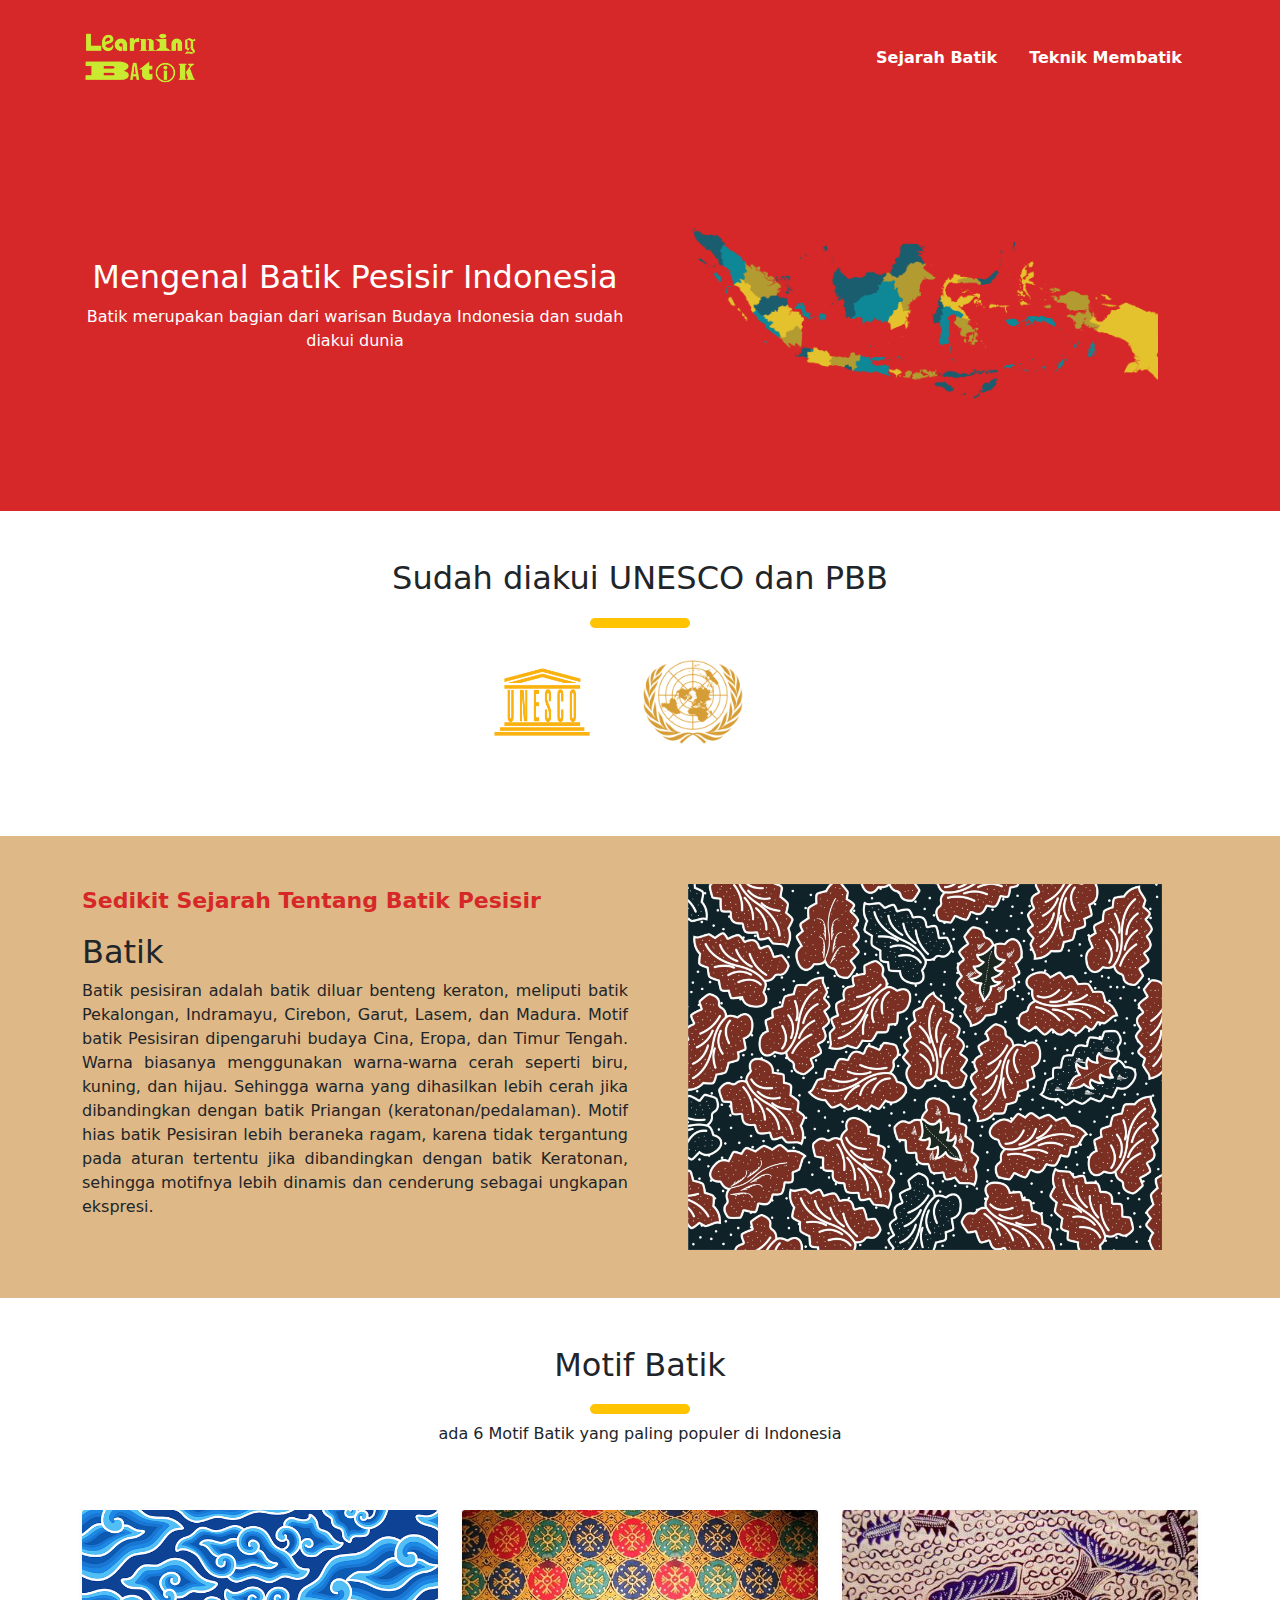
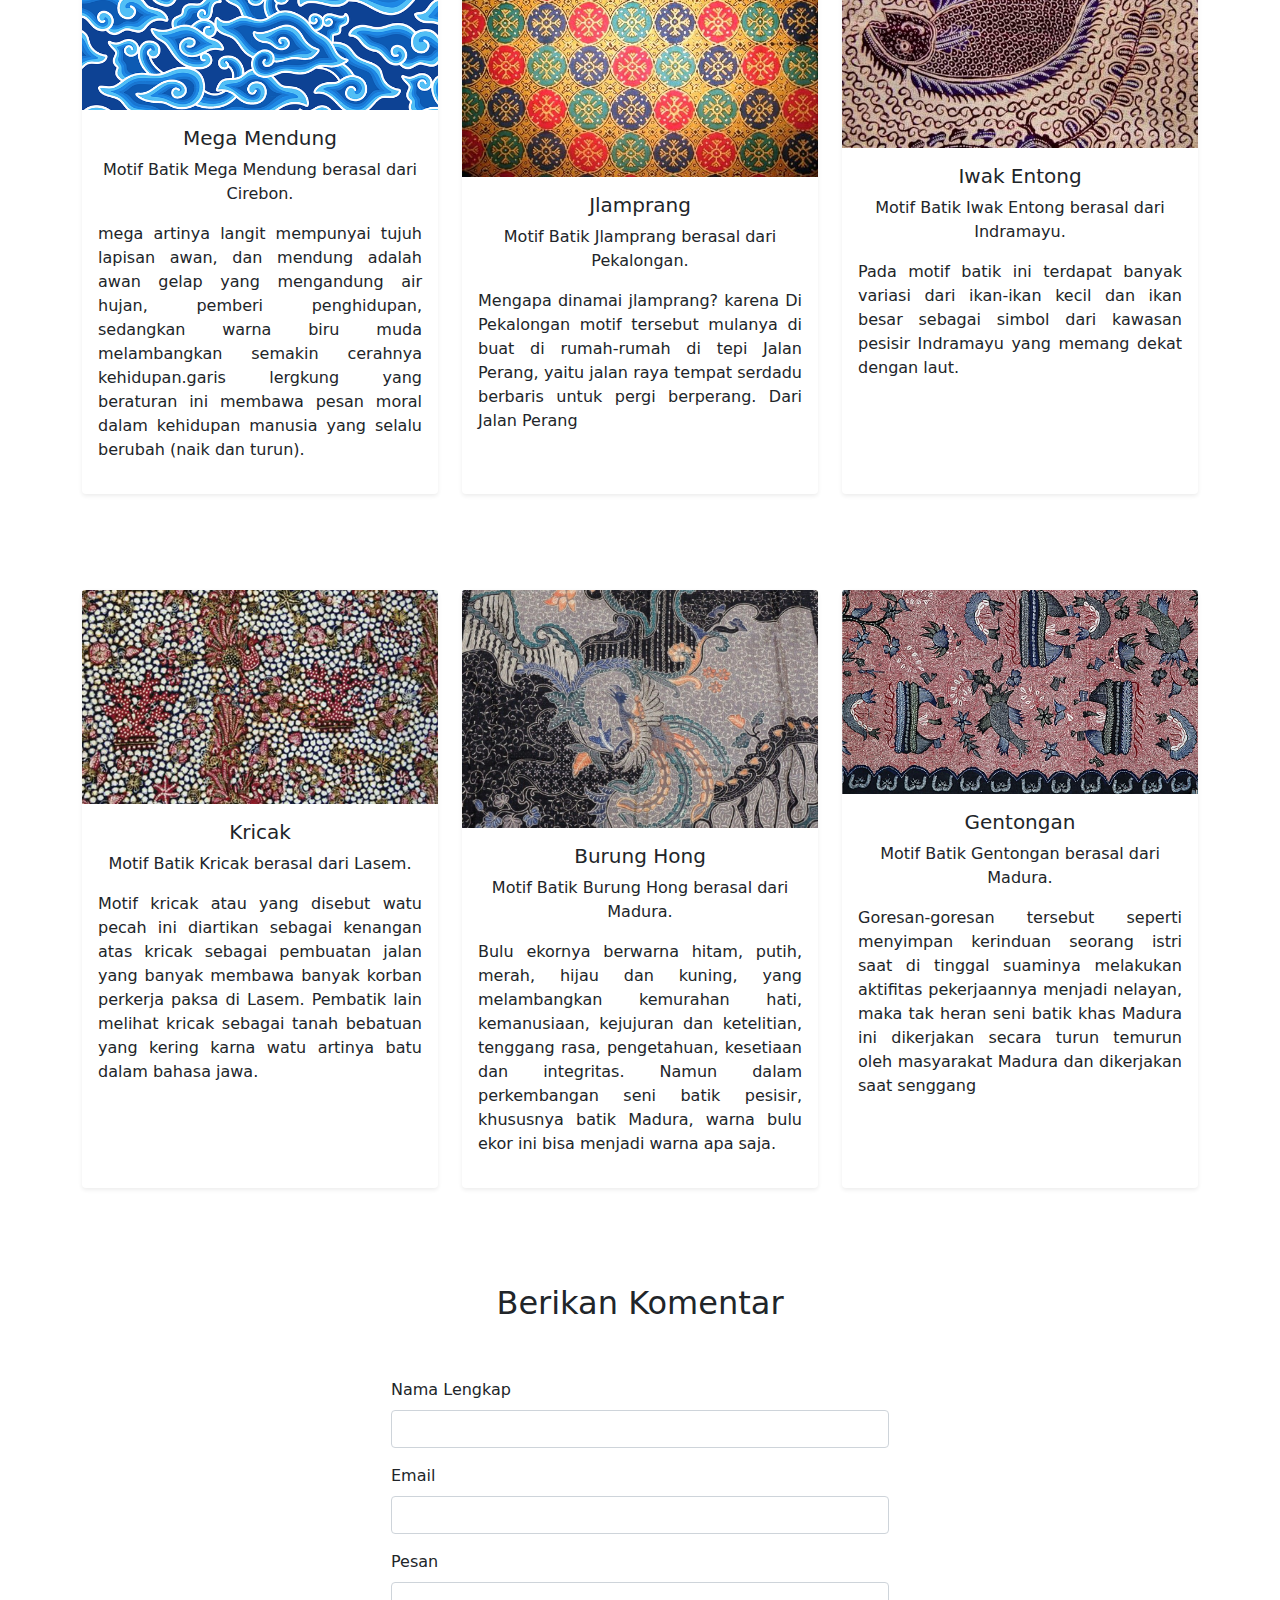
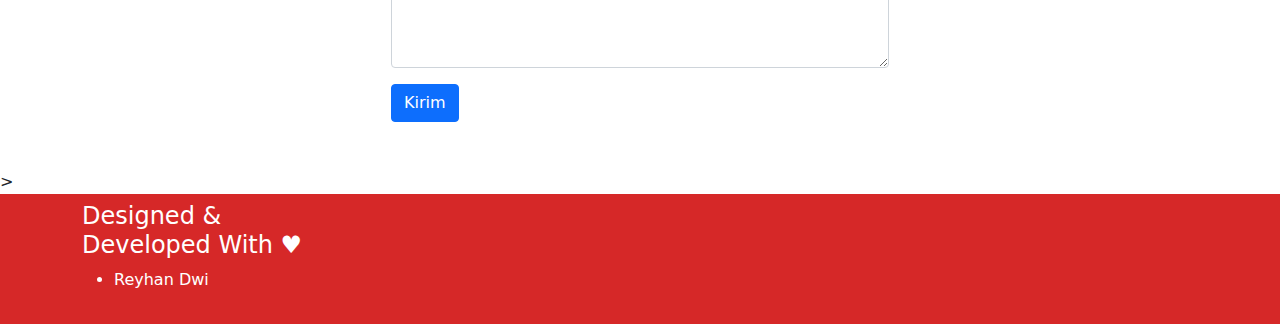
==== index.html @ f9f59e97 "first commit" ====
<!DOCTYPE html>
<html lang="en">
<head>
    <meta charset="UTF-8">
    <meta http-equiv="X-UA-Compatible" content="IE=edge">
    <meta name="viewport" content="width=device-width, initial-scale=1.0">
    <title>Website Batik</title>
    <link rel="stylesheet" href="assets/css/bootstrap.min.css"/>
    <link rel="stylesheet" href="assets/css/main.css">
</head>
<body>  
    <header class="navbar sticky-top navbar-expand-lg navbar-dark main-nav">
        <div class="container">
          <a class="navbar-brand" href="index.html"><img src="assets/img/Daco_2269106.png" class="main-logo"></a>
          <button class="navbar-toggler" type="button" data-bs-toggle="collapse" data-bs-target="#navbarNavAltMarkup" aria-controls="navbarNavAltMarkup" aria-expanded="false" aria-label="Toggle navigation">
            <span class="navbar-toggler-icon"></span>
          </button>
          <div class="collapse navbar-collapse" id="navbarNavAltMarkup">
            <div class="navbar-nav ms-auto py-3">
             
              <a class="nav-link px-3" href="sejarahbatik.html">Sejarah Batik</a>
              <a class="nav-link px-3" href="teknikmembatik.html">Teknik Membatik</a>
            </div>
          </div>
        </div>
      </header> 
      <section class="main-merah">
        <div class="container py-5">
        <div class="row">
          <div class="col-lg-6 text-center align-self-center">
            <div class="">
              <h2>Mengenal Batik Pesisir Indonesia</h2>
              <p>Batik merupakan bagian dari warisan Budaya Indonesia dan sudah diakui dunia</p>

            </div>
          </div>
          <div class="col-lg-6">
           <div class="px-4 py-5">
             <img src="assets/img/pngfind.com-world-map-vector-png-1597053.png" class="px-3 py-3 w-100" />
           </div>
          </div>
        </div>
      </div>
      </section>
      <section id="main-sudah">
        <div class="container py-5">
          <h2 class="text-center main-judul">Sudah diakui UNESCO dan PBB
          </h2>
          <div class="text-center py-3">
            <a href=""><img src="assets/img/kisspng-logo-organization-brand-font-clip-art-bali-world-mun-5c0bce387ed9b0.5527574115442775605196.png"/></a>
            <a href=""><img src="assets/img/pngegg.png"/></a>
          </div>
        </div>
      </section>
      <section id="UNESCO" class="main-unes">
        <div class="container py-5">
          <div class="row">
            <div class="col-lg-6 px-6">
              <p class="main-atas-judul">Sedikit Sejarah Tentang Batik Pesisir</p>
              <h2>Batik</h2>
              <p align="justify">Batik pesisiran adalah batik diluar benteng keraton, meliputi batik
                Pekalongan, Indramayu, Cirebon, Garut, Lasem, dan Madura. Motif batik Pesisiran dipengaruhi budaya Cina, Eropa, dan Timur Tengah. Warna biasanya menggunakan warna-warna cerah seperti biru, kuning, dan hijau. Sehingga warna yang dihasilkan lebih cerah jika dibandingkan dengan batik Priangan (keratonan/pedalaman). Motif hias batik Pesisiran lebih beraneka ragam, karena tidak tergantung pada aturan tertentu jika dibandingkan dengan batik Keratonan, sehingga motifnya lebih dinamis dan cenderung sebagai ungkapan ekspresi.</p>
            </div>
            <div class="col-lg-6 px-5">
              <img src="assets/img/batik-simbut-banten.jpg" class="w-100" />
            </div>
          </div>
        </div>
    
      </section>
      <section id="motif batik" class="main-motif">
        <div class="container text-center py-5">
          <h2 class="main-judul">Motif Batik</h2>
          <p>ada 6 Motif Batik yang paling populer di Indonesia</p>
          <div class="row row-cols-1 row-cols-md-3 g-4 py-5">
            <div class="col">
              <div class="card border-0 shadow-sm h-100">
                <img src="assets/img/motif-batik-megamendung.png" class="card-img-top" alt="thumbnail motif">
                <div class="card-body">
                  <h5 class="card-title">Mega Mendung</h5>
                  <p class="card-text">Motif Batik Mega Mendung berasal dari Cirebon.</p>
                  <p align="justify">mega artinya langit mempunyai tujuh lapisan awan, dan mendung adalah awan gelap yang mengandung air hujan, pemberi penghidupan, sedangkan warna biru muda melambangkan semakin cerahnya kehidupan.garis lergkung yang beraturan ini membawa pesan moral dalam kehidupan manusia yang selalu berubah (naik dan turun).</p>
                </div>
          
              </div>
            </div>
            <div class="col">
              <div class="card border-0 shadow-sm h-100">
                <img src="assets/img/batik jlamprang.jpg" class="card-img-top" alt="thumbnail motif">
                <div class="card-body">
                  <h5 class="card-title">Jlamprang</h5>
                  <p class="card-text">Motif Batik Jlamprang berasal dari Pekalongan.</p>
                  <p align="justify"> Mengapa dinamai jlamprang? karena Di Pekalongan motif tersebut mulanya di buat di rumah-rumah di tepi Jalan Perang, yaitu jalan raya tempat serdadu berbaris untuk pergi berperang. Dari Jalan Perang</p>
                </div>
                
              </div>
            </div>
            <div class="col">
              <div class="card border-0 shadow-sm h-100">
                <img src="assets/img/motif-batik-sogan.jpg" class="card-img-top" alt="tumbhnail motif">
                <div class="card-body">
                  <h5 class="card-title">Iwak Entong</h5>
                  <p class="card-text">Motif Batik Iwak Entong berasal dari Indramayu.</p>
                  <P align="justify"> Pada motif batik ini terdapat banyak variasi dari ikan-ikan kecil dan ikan besar sebagai simbol dari kawasan pesisir Indramayu yang memang dekat dengan laut.</P>
                </div>
               
              </div>
            </div>
          </div>
          <div class="row row-cols-1 row-cols-md-3 g-4 py-5">
            <div class="col">
              <div class="card border-0 shadow-sm h-100">
                <img src="assets/img/batik-lasem-motif-watu-pecah.jpg" class="card-img-top" alt="thumbnail motif">
                <div class="card-body">
                  <h5 class="card-title">Kricak</h5>
                  <p class="card-text">Motif Batik Kricak berasal dari Lasem.</p>
                  <p align="justify">Motif kricak atau yang disebut watu pecah ini diartikan sebagai kenangan atas kricak sebagai pembuatan jalan yang banyak membawa banyak korban perkerja paksa di Lasem. Pembatik lain melihat kricak sebagai tanah bebatuan yang kering karna watu artinya batu dalam bahasa jawa.</p>
                </div>
          
              </div>
            </div>
            <div class="col">
              <div class="card border-0 shadow-sm h-100">
                <img src="assets/img/batik-lasem-motif-burung-hong.jpg" class="card-img-top" alt="thumbnail motif">
                <div class="card-body">
                  <h5 class="card-title">Burung Hong</h5>
                  <p class="card-text">Motif Batik Burung Hong berasal dari Madura.</p>
                  <p align="justify">Bulu ekornya berwarna hitam, putih,
                    merah, hijau dan kuning, yang
                    melambangkan kemurahan hati,
                    kemanusiaan, kejujuran dan ketelitian,
                    tenggang rasa, pengetahuan, kesetiaan dan
                    integritas. Namun dalam perkembangan
                    seni batik pesisir, khususnya batik Madura,
                    warna bulu ekor ini bisa menjadi warna apa
                    saja.</p>
                </div>
                
              </div>
            </div>
            <div class="col">
              <div class="card border-0 shadow-sm h-100">
                <img src="assets/img/batik-madura-motif-gentongan.jpeg" class="card-img-top" alt="tumbhnail motif">
                <div class="card-body">
                  <h5 class="card-title">Gentongan</h5>
                  <p class="card-text">Motif Batik Gentongan berasal dari Madura.</p>
                  <p align="justify">Goresan-goresan tersebut seperti
                    menyimpan kerinduan seorang istri saat di
                    tinggal suaminya melakukan aktifitas
                    pekerjaannya menjadi nelayan, maka tak
                    heran seni batik khas Madura ini dikerjakan
                    secara turun temurun oleh masyarakat
                    Madura dan dikerjakan saat senggang </p>
                </div>
               
              </div>
            </div>
          </div>               
        </div>
      </section>
      <section id="contact">
        <div class="container">
          <div class="row text-center">
            <div class="col">
              <h2>Berikan Komentar</h2>
            </div>
          </div>
          <div class="row justify-content-center">
            <div class="col-md-6">
              <div class="container py-5">
                <div class="alert alert-danger alert-dismissible fade show d-none my-alert" role="alert">
                  <strong>Terimakasih!</strong> Pesan anda sudah terkirim.
                  <button type="button" class="btn-close" data-bs-dismiss="alert" aria-label="Close"></button>
                </div>
              <form name='komentar-pengunjung'>
                <div class="mb-3">
                  <label for="name" class="form-label">Nama Lengkap</label>
                  <input type="text" class="form-control" id="name" aria-describedby="name" name="nama">
                </div>
                <div class="mb-3">
                  <label for="email" class="form-label">Email</label>
                  <input type="email" class="form-control" id="email" aria-describedby="email" name="email">
                </div>
                <div class="mb-3">
                  <label for="pesan" class="form-label">Pesan</label>
                  <textarea class="form-control" id="pesan" rows="3" name="pesan"></textarea>
                </div>
             
                
                <button type="submit" class="btn btn-primary btn-kirim">Kirim</button>

                <button class="btn btn-primary btn-loading d-none" type="button" disabled>
                  <span class="spinner-border spinner-border-sm" role="status" aria-hidden="true"></span>
                  Loading...
                </button>
              </form>
            </div>
          </div>
        </div>
      </div>>

      </section>
      <footer>
        <div class="main-footer-menu main-nav py-2">
          <div class="container">
            <div class="row">
              <div class="col-lg-3 mb-2">
                <div class="mb3">
                 <h4>Designed & Developed With &hearts;</h4>
                 <ul>
                   <li><a href="https://www.instagram.com/reyhanndwi/">Reyhan Dwi</a></li>
                 </ul>
                </div>
              </div>
            </div>
          </div>
        </div>
      </footer>
    <script src="assets/js/bootstrap.bundle.min.js"></script>
    <script src="assets/js/jquery-3.6.0.min.js"></script>
    <script src="assets/js/main.js"></script>


    <script>
      const scriptURL = 'https://script.google.com/macros/s/AKfycbyHHnVADvW0sVGdcry89M6ntTXrwUtM5bpc0jwmNuL49Jcgjqvf3VOZo0HGW_ty7DJ8/exec'
      const form = document.forms['komentar-pengunjung']
      const btnKirim = document.querySelector('.btn-kirim');
      const btnLoading = document.querySelector('.btn-loading');
      const myAlert = document.querySelector('.my-alert');
    
      form.addEventListener('submit', e => {
        e.preventDefault();
        // ketika tombol sumbit diklik
        // tampilkan tombol loading, hilangkan tombol kirim
        btnLoading.classList.toggle('d-none');
        btnKirim.classList.toggle('d-none');
        fetch(scriptURL, { method: 'POST', body: new FormData(form)})
          .then(response => {
            btnLoading.classList.toggle('d-none');
            btnKirim.classList.toggle('d-none');
            // tampilan alert
            myAlert.classList.toggle('d-none');
            // reset form
            form.reset();
            console.log('Success!', response)})
          .catch(error => console.error('Error!', error.message))
      });
    </script>
  </body>
</html>
---- assets/css/main.css ----
/* untuk header */
.main-nav {
    background-color: #D62828;
}
.main-nav .navbar-nav a.nav-link {
    color: #fff;
    font-weight: 600;
}
.main-nav .navbar-nav .nav-link.active,.main-nav
.navbar-nav .nav-link:hover {
    color: #FFC300;
}
/* jumbotron */
.main-merah {
    background-color: #D62828;
    color: #fff;
}
/* diakui */
#main-sudah img {
    max-height: 100px;
    max-width: 150px;
}
#main-sudah a {
    display: inline-block;
    word-spacing: 20px;
    margin-right: 20px;
    margin-bottom: 20px;
}
h2.main-judul::after {
    margin: auto;
    margin-top: 20px;
    display: block;
    border-bottom:10px solid#FFC300 ;
    width: 100px;
    border-radius: 25px;
    content: "";

}
.navbar.scrolled {
    background-color: #fff;
    transition: background-color 0.3s ease;
    box-shadow: 0px-10px 30px #666;
}
.navbar.scrolled a.nav-link{
    color: #D62828;
}
.navbar img.main-logo {
    max-width: 120px;
}
.main-unes {
    background-color: burlywood;
}
.main-atas-judul {
    color: #D62828;
    font-size: 22px;
    font-weight: 600;
}
.main-footer-menu h4 {
color: #fff;
}
.main-footer-menu a {
    color: #fff ;
    text-decoration: none;
}
.main-footer-menu li {
    color: #fff;
}
.main-footer-menu a:hover {
    color:#FFC300 ;
}
.main-nav h1 {
    color: #fff;
}
.main-sejarah {
    background-color: #666;
}
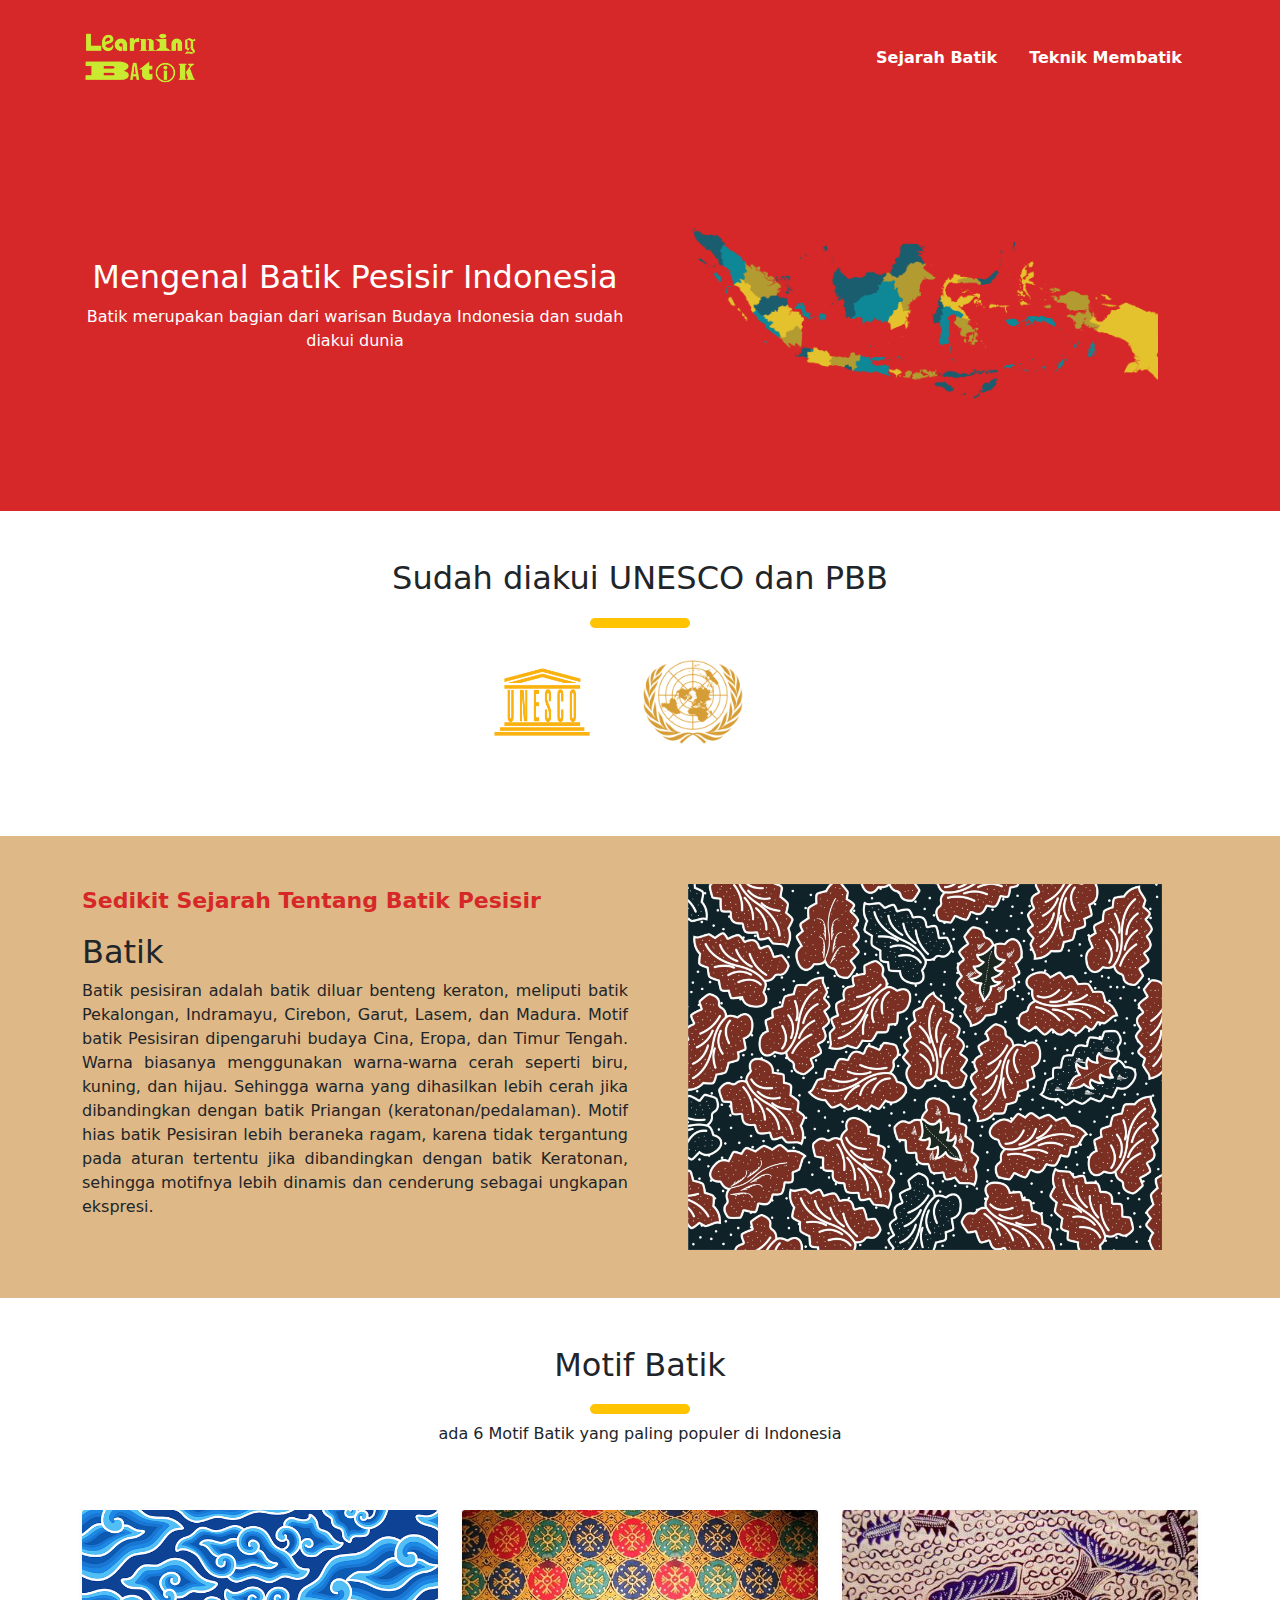
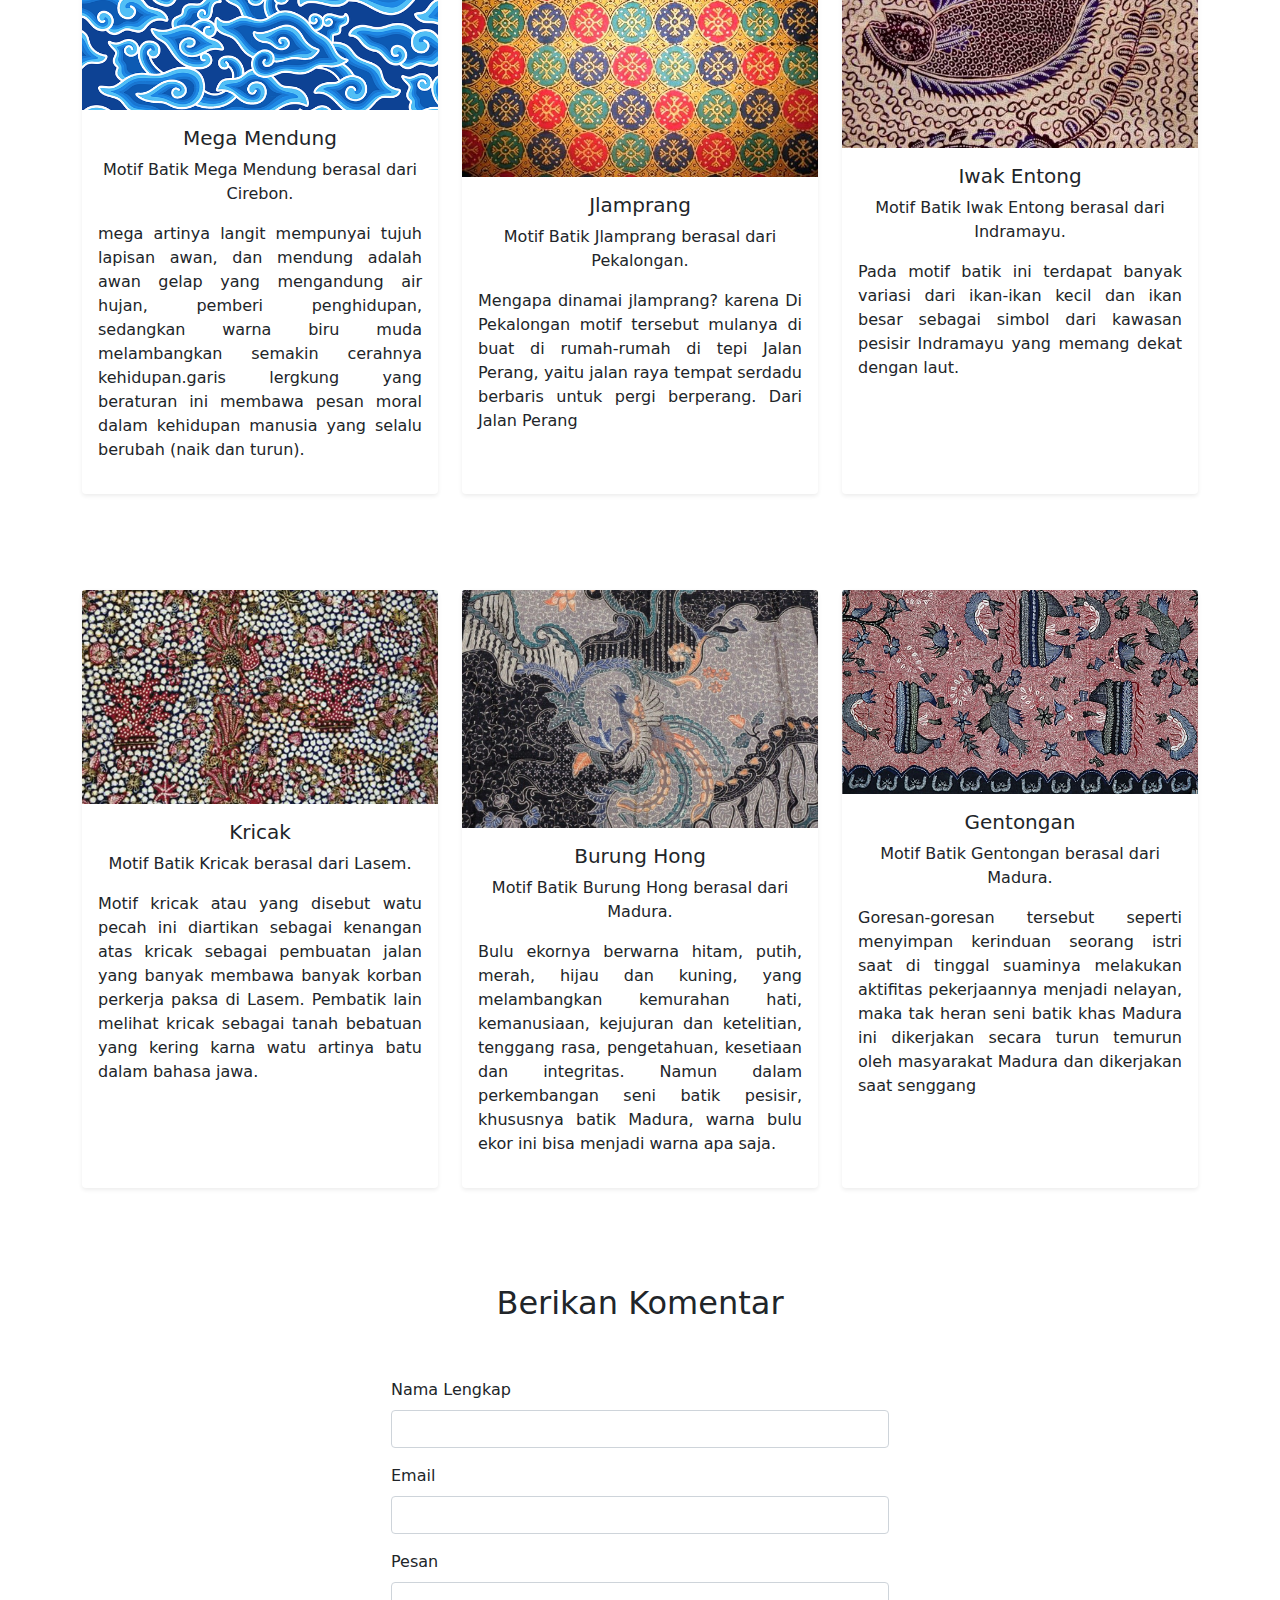
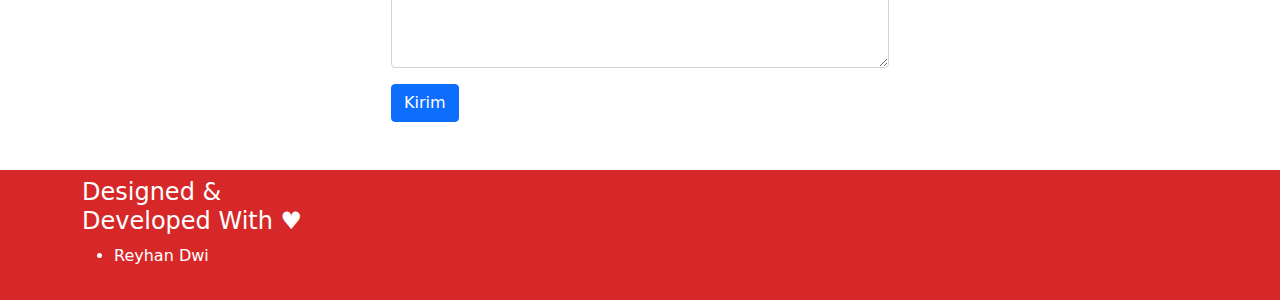
==== commit 4db48b6f: "menghilangkan tanda pada website" ====
--- a/index.html
+++ b/index.html
@@ -197,7 +197,7 @@
             </div>
           </div>
         </div>
-      </div>>
+      </div>
 
       </section>
       <footer>
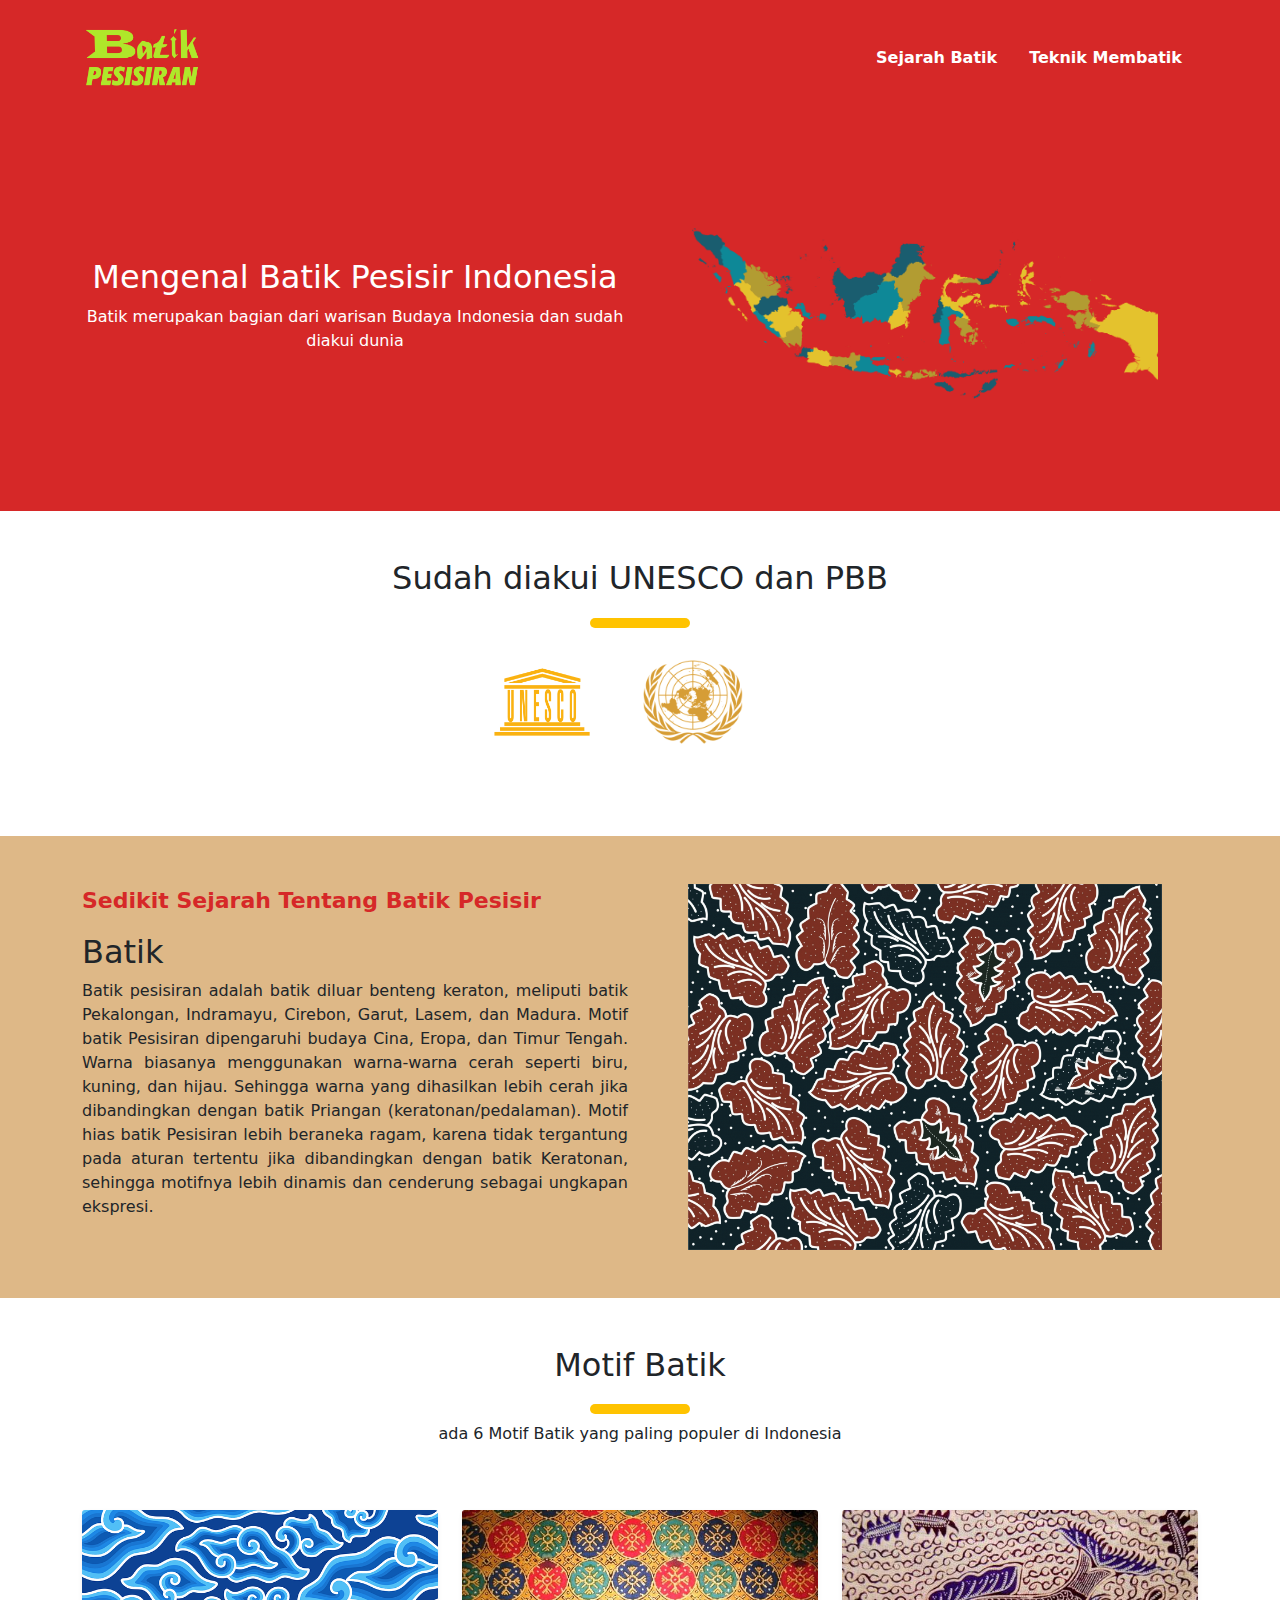
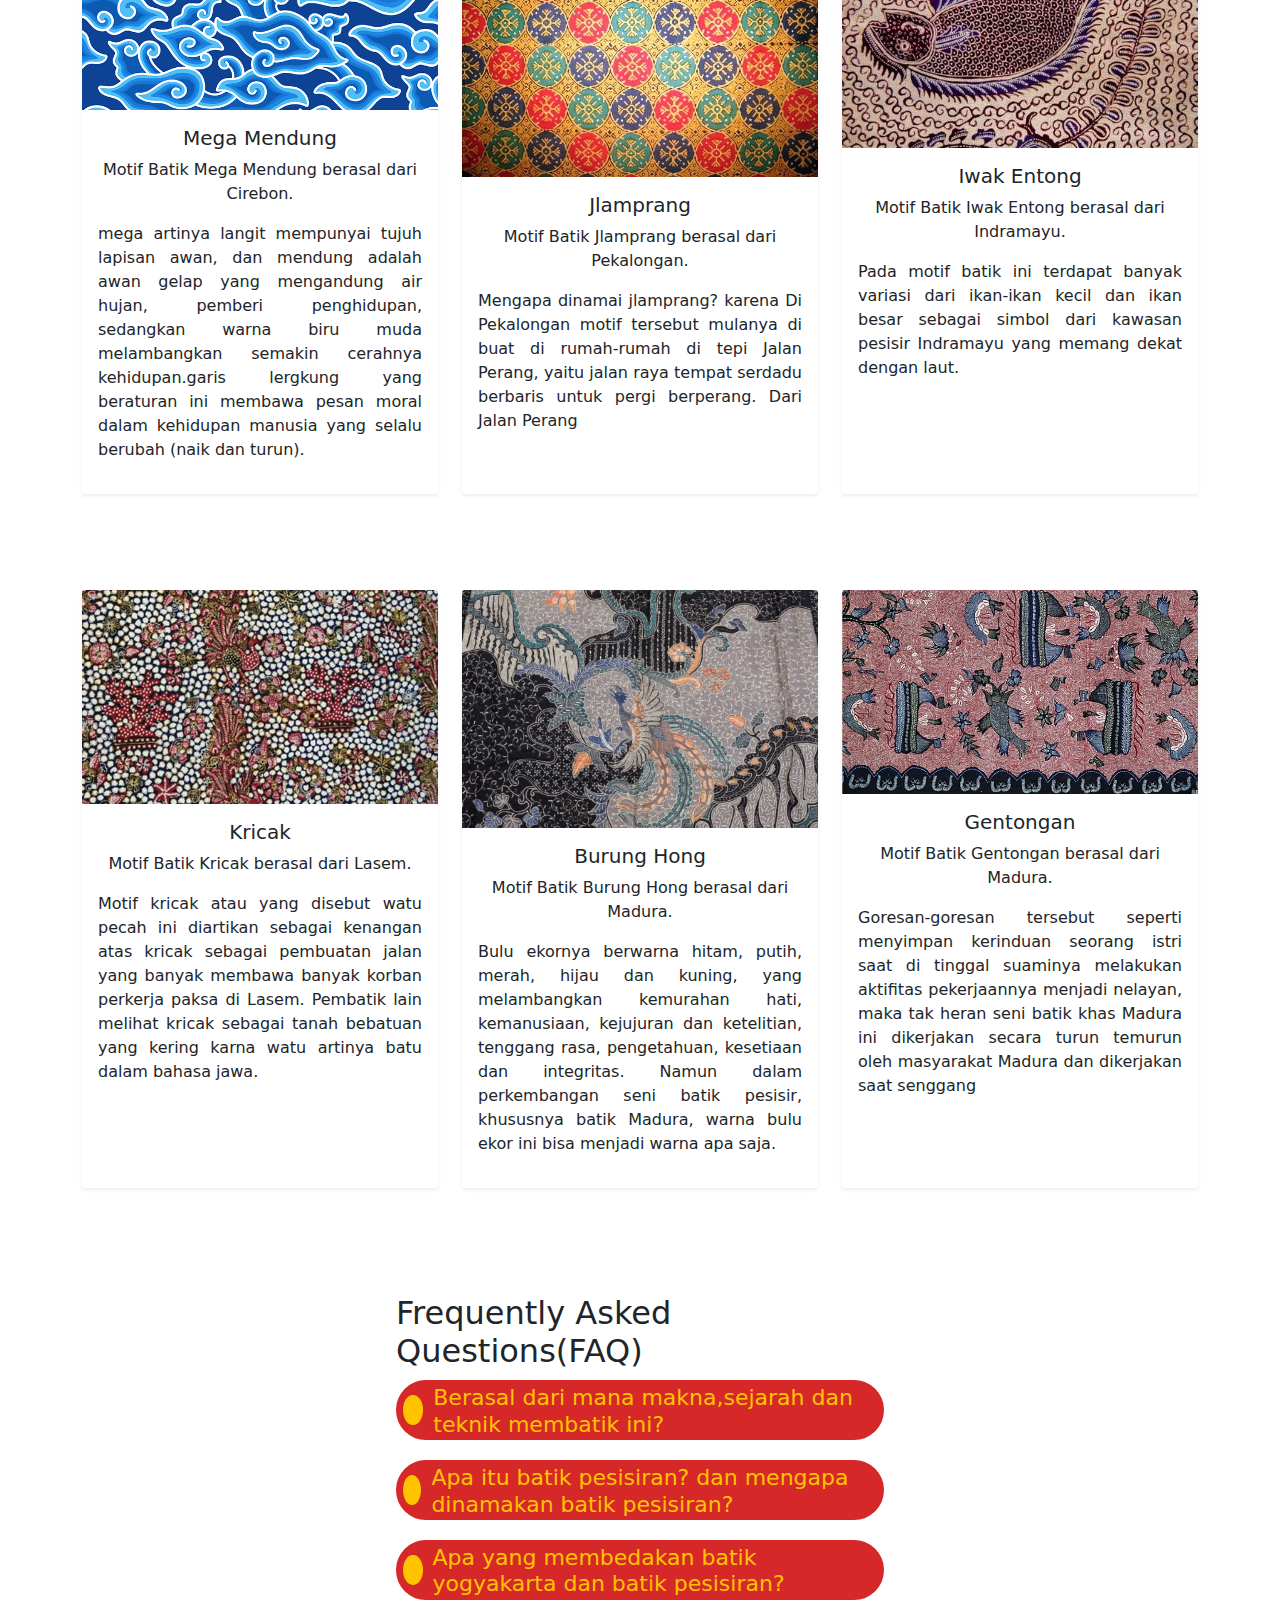
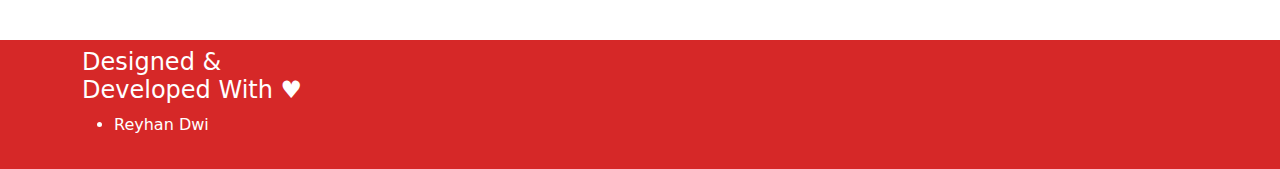
==== commit 81d54cd8: "menambahkan bagian faq pada website" ====
--- a/index.html
+++ b/index.html
@@ -158,48 +158,38 @@
           </div>               
         </div>
       </section>
-      <section id="contact">
-        <div class="container">
-          <div class="row text-center">
-            <div class="col">
-              <h2>Berikan Komentar</h2>
-            </div>
-          </div>
-          <div class="row justify-content-center">
-            <div class="col-md-6">
-              <div class="container py-5">
-                <div class="alert alert-danger alert-dismissible fade show d-none my-alert" role="alert">
-                  <strong>Terimakasih!</strong> Pesan anda sudah terkirim.
-                  <button type="button" class="btn-close" data-bs-dismiss="alert" aria-label="Close"></button>
-                </div>
-              <form name='komentar-pengunjung'>
-                <div class="mb-3">
-                  <label for="name" class="form-label">Nama Lengkap</label>
-                  <input type="text" class="form-control" id="name" aria-describedby="name" name="nama">
-                </div>
-                <div class="mb-3">
-                  <label for="email" class="form-label">Email</label>
-                  <input type="email" class="form-control" id="email" aria-describedby="email" name="email">
-                </div>
-                <div class="mb-3">
-                  <label for="pesan" class="form-label">Pesan</label>
-                  <textarea class="form-control" id="pesan" rows="3" name="pesan"></textarea>
-                </div>
-             
-                
-                <button type="submit" class="btn btn-primary btn-kirim">Kirim</button>
-
-                <button class="btn btn-primary btn-loading d-none" type="button" disabled>
-                  <span class="spinner-border spinner-border-sm" role="status" aria-hidden="true"></span>
-                  Loading...
-                </button>
-              </form>
-            </div>
-          </div>
-        </div>
-      </div>
-
-      </section>
+      <body>
+        <div class="container-fluid">
+          <h2>Frequently Asked Questions(FAQ)</h2>
+          <div class="accordion">
+            <div class="icon"></div>
+            <h5>Berasal dari mana makna,sejarah dan teknik membatik ini?</h5>
+          </div>
+          <div class="panel">
+            <p>Semua yang ada di website ini mulai dari makna, sejarah dan teknik ini diambil dari jurnal dan buku</p>
+          </div>
+
+          <div class="accordion">
+            <div class="icon"></div>
+            <h5>Apa itu batik pesisiran? dan mengapa dinamakan batik pesisiran?</h5>
+          </div>
+          <div class="panel">
+            <p>Batik pesisiran merupakan batik yang diproduksi didaerah pesisir atau yang berdeketan langsung dengan pantai.
+              seperti contoh pekalongan, indramayu, cirebon dan madura
+            </p>
+          </div>
+
+          <div class="accordion">
+            <div class="icon"></div>
+            <h5>Apa yang membedakan batik yogyakarta dan batik pesisiran?</h5>
+          </div>
+          <div class="panel">
+            <p>kalau batik yogyakarta itu merupakan batik klasik atau batik keratonan bisa disebut juga batik pedalaman sedangkan batik pesisiran berasal dari daerah pesisir yaitu daerah dekat</p>
+          </div>
+
+        </div>
+        <script src="assets/js/app.js"></script>
+      </body>
       <footer>
         <div class="main-footer-menu main-nav py-2">
           <div class="container">
@@ -219,32 +209,5 @@
     <script src="assets/js/bootstrap.bundle.min.js"></script>
     <script src="assets/js/jquery-3.6.0.min.js"></script>
     <script src="assets/js/main.js"></script>
-
-
-    <script>
-      const scriptURL = 'https://script.google.com/macros/s/AKfycbyHHnVADvW0sVGdcry89M6ntTXrwUtM5bpc0jwmNuL49Jcgjqvf3VOZo0HGW_ty7DJ8/exec'
-      const form = document.forms['komentar-pengunjung']
-      const btnKirim = document.querySelector('.btn-kirim');
-      const btnLoading = document.querySelector('.btn-loading');
-      const myAlert = document.querySelector('.my-alert');
-    
-      form.addEventListener('submit', e => {
-        e.preventDefault();
-        // ketika tombol sumbit diklik
-        // tampilkan tombol loading, hilangkan tombol kirim
-        btnLoading.classList.toggle('d-none');
-        btnKirim.classList.toggle('d-none');
-        fetch(scriptURL, { method: 'POST', body: new FormData(form)})
-          .then(response => {
-            btnLoading.classList.toggle('d-none');
-            btnKirim.classList.toggle('d-none');
-            // tampilan alert
-            myAlert.classList.toggle('d-none');
-            // reset form
-            form.reset();
-            console.log('Success!', response)})
-          .catch(error => console.error('Error!', error.message))
-      });
-    </script>
   </body>
 </html>--- a/assets/css/main.css
+++ b/assets/css/main.css
@@ -73,4 +73,50 @@
 }
 .main-sejarah {
     background-color: #666;
+}
+.accordion {
+    width: 100%;
+    padding: 0 5px;
+    border: 2px solid #D62828;
+    background: #D62828;
+    cursor: pointer;
+    border-radius: 50px;
+    display: flex;
+    margin: 10px 0;
+    align-items: center;
+}
+.accordion .icon {
+    margin: 0 10px 0 0;
+    width: 30px;
+    height: 30px;
+    background: no-repeat 8px 7px #FFC300;
+    border-radius: 50%;
+    float: left;
+    transition: all .5s ease-in;
+}
+.accordion h5 {
+    font-size: 22px;
+    margin: 0;
+    padding: 3px 0 0 0;
+    font-weight: normal;
+    color: #FFC300;
+}
+.active .icon {
+    background: #D62828 no-repeat 8px -25px;
+}
+.panel {
+    padding: 0 15px;
+    border-left: 1px solid #FFC300;
+    margin-left: 25px;
+    font-size: 14px;
+    text-align: justify;
+    overflow: hidden;
+    max-height: 0;
+    transition: all .5s ease-in;
+}
+.container-fluid {
+    width: 40%;
+    margin: 0 auto;
+    margin-top: 10px;
+    margin-bottom: 30px;
 }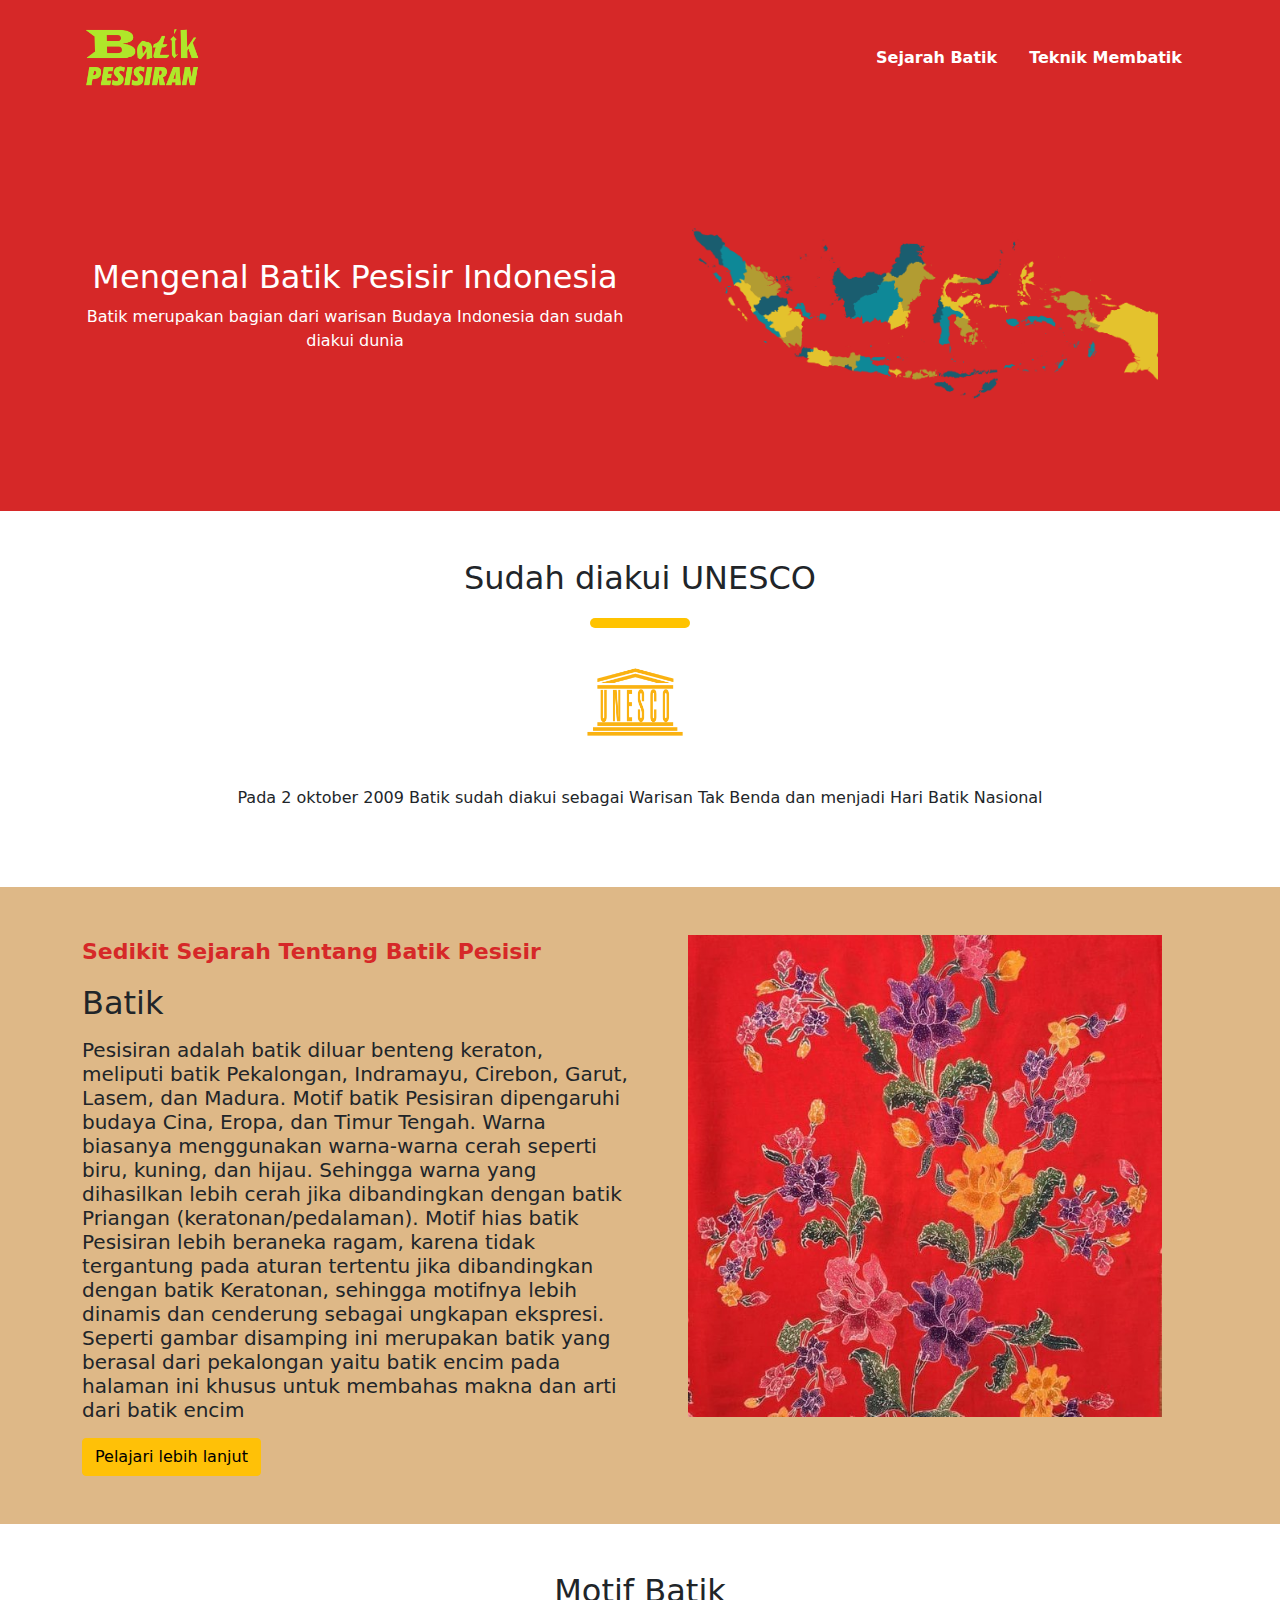
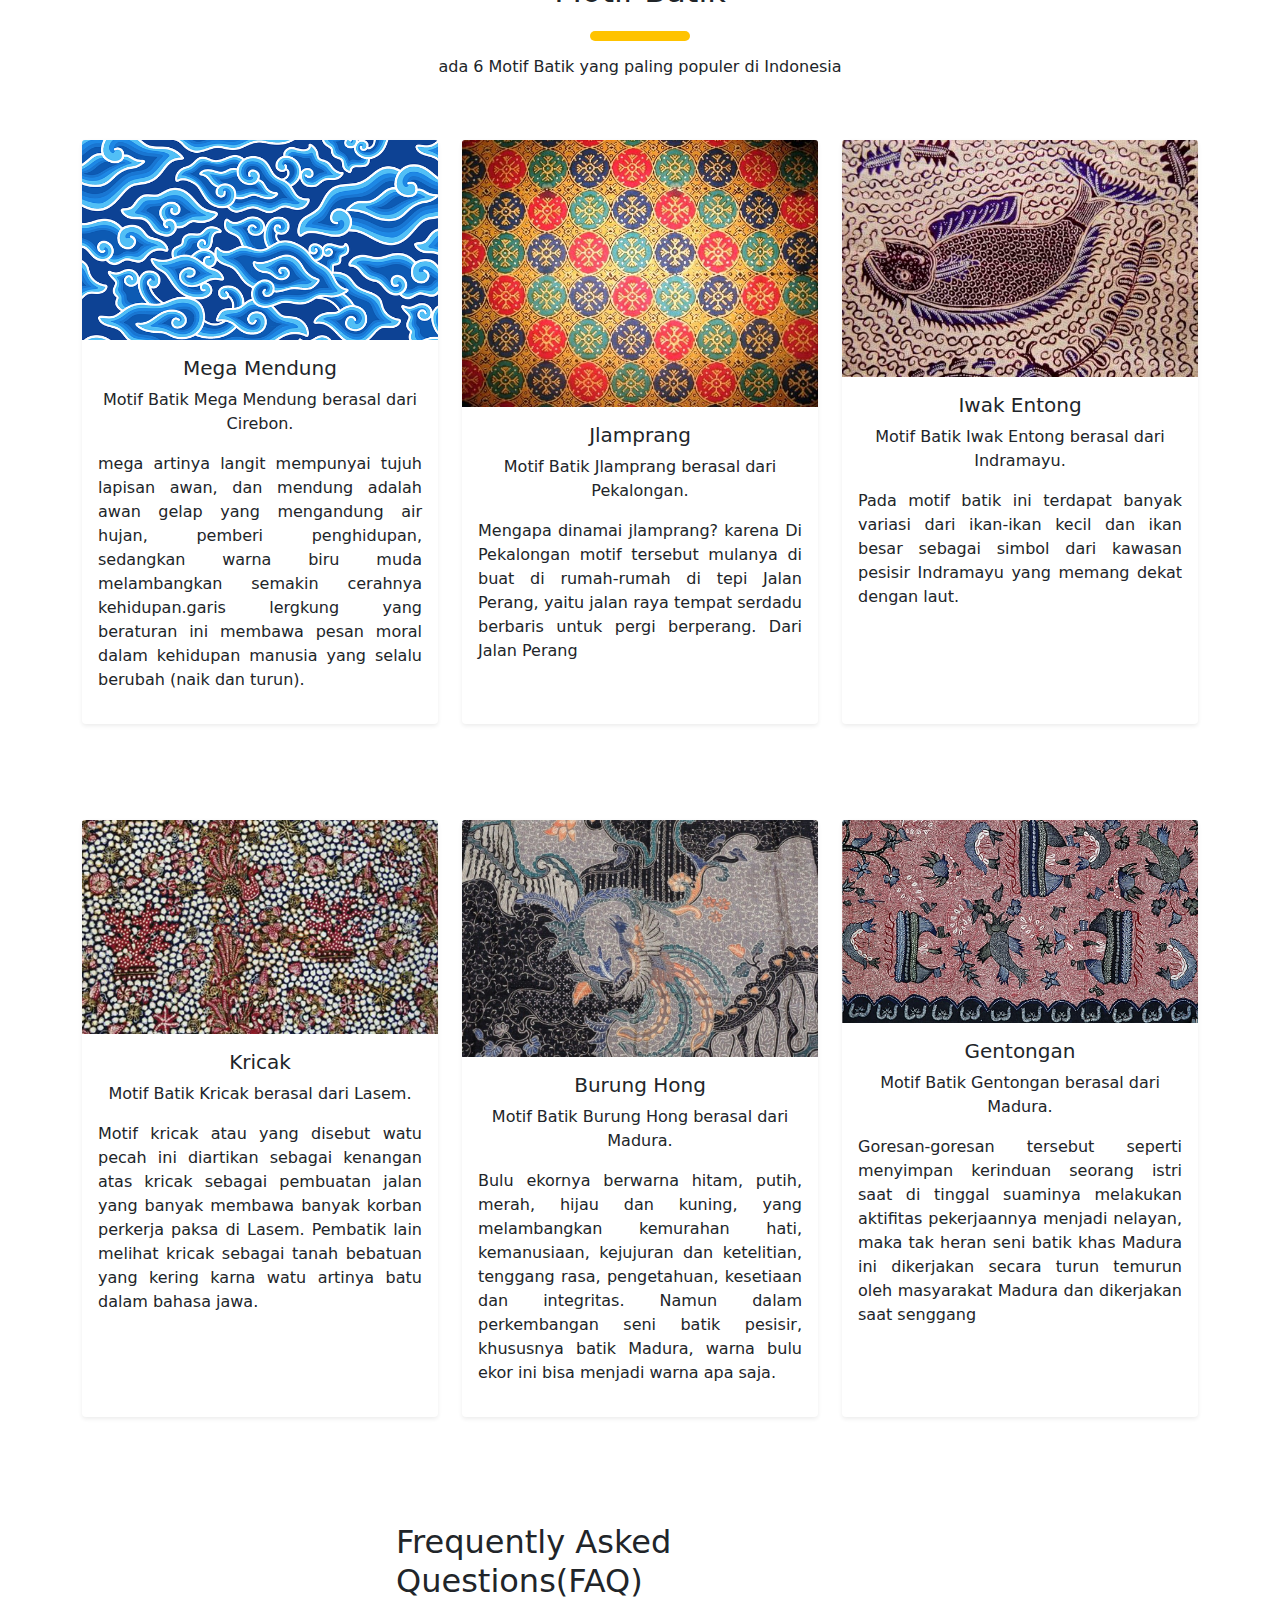
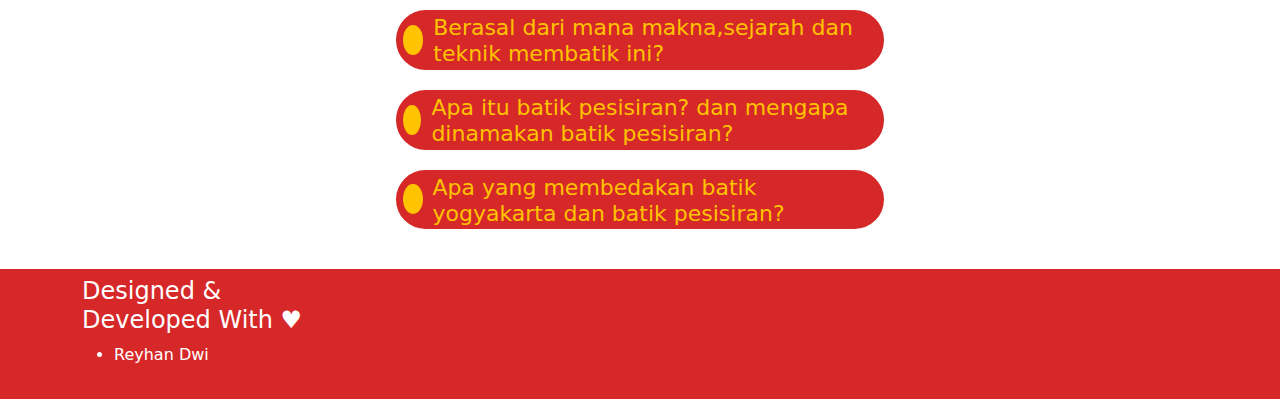
==== commit d5ea112d: "merubah tampilan pelajari" ====
--- a/index.html
+++ b/index.html
@@ -44,11 +44,11 @@
       </section>
       <section id="main-sudah">
         <div class="container py-5">
-          <h2 class="text-center main-judul">Sudah diakui UNESCO dan PBB
+          <h2 class="text-center main-judul">Sudah diakui UNESCO
           </h2>
           <div class="text-center py-3">
-            <a href=""><img src="assets/img/kisspng-logo-organization-brand-font-clip-art-bali-world-mun-5c0bce387ed9b0.5527574115442775605196.png"/></a>
-            <a href=""><img src="assets/img/pngegg.png"/></a>
+            <a href=""><img src="assets/img/kisspng-logo-organization-brand-font-clip-art-bali-world-mun-5c0bce387ed9b0.5527574115442775605196.png"/></a> <p><h6>Pada 2 oktober 2009 Batik sudah diakui sebagai Warisan Tak Benda dan menjadi Hari Batik Nasional</h6></p>
+            
           </div>
         </div>
       </section>
@@ -58,8 +58,9 @@
             <div class="col-lg-6 px-6">
               <p class="main-atas-judul">Sedikit Sejarah Tentang Batik Pesisir</p>
               <h2>Batik</h2>
-              <p align="justify">Batik pesisiran adalah batik diluar benteng keraton, meliputi batik
-                Pekalongan, Indramayu, Cirebon, Garut, Lasem, dan Madura. Motif batik Pesisiran dipengaruhi budaya Cina, Eropa, dan Timur Tengah. Warna biasanya menggunakan warna-warna cerah seperti biru, kuning, dan hijau. Sehingga warna yang dihasilkan lebih cerah jika dibandingkan dengan batik Priangan (keratonan/pedalaman). Motif hias batik Pesisiran lebih beraneka ragam, karena tidak tergantung pada aturan tertentu jika dibandingkan dengan batik Keratonan, sehingga motifnya lebih dinamis dan cenderung sebagai ungkapan ekspresi.</p>
+              <p align="justify"><h5> Pesisiran adalah batik diluar benteng keraton, meliputi batik
+                Pekalongan, Indramayu, Cirebon, Garut, Lasem, dan Madura. Motif batik Pesisiran dipengaruhi budaya Cina, Eropa, dan Timur Tengah. Warna biasanya menggunakan warna-warna cerah seperti biru, kuning, dan hijau. Sehingga warna yang dihasilkan lebih cerah jika dibandingkan dengan batik Priangan (keratonan/pedalaman). Motif hias batik Pesisiran lebih beraneka ragam, karena tidak tergantung pada aturan tertentu jika dibandingkan dengan batik Keratonan, sehingga motifnya lebih dinamis dan cenderung sebagai ungkapan ekspresi. Seperti gambar disamping ini merupakan batik yang berasal dari pekalongan yaitu batik encim pada halaman ini khusus untuk membahas makna dan arti dari batik encim </h5></p>
+                <a class="btn btn-warning" href="pelajarisekarang.html" role="button">Pelajari lebih lanjut</a>
             </div>
             <div class="col-lg-6 px-5">
               <img src="assets/img/batik-simbut-banten.jpg" class="w-100" />
@@ -71,7 +72,7 @@
       <section id="motif batik" class="main-motif">
         <div class="container text-center py-5">
           <h2 class="main-judul">Motif Batik</h2>
-          <p>ada 6 Motif Batik yang paling populer di Indonesia</p>
+          <p><h6>ada 6 Motif Batik yang paling populer di Indonesia</h6></p>
           <div class="row row-cols-1 row-cols-md-3 g-4 py-5">
             <div class="col">
               <div class="card border-0 shadow-sm h-100">
@@ -184,7 +185,7 @@
             <h5>Apa yang membedakan batik yogyakarta dan batik pesisiran?</h5>
           </div>
           <div class="panel">
-            <p>kalau batik yogyakarta itu merupakan batik klasik atau batik keratonan bisa disebut juga batik pedalaman sedangkan batik pesisiran berasal dari daerah pesisir yaitu daerah dekat</p>
+            <p>yang terlihat jelas dari posisi daerah karna batik yogyakarta itu merupakan batik daerah pedalaman atau disebut batik keraton, sedangkan batik pesisir itu merupakan batik daerah pesisir pantai</p>
           </div>
 
         </div>
--- a/assets/css/main.css
+++ b/assets/css/main.css
@@ -22,8 +22,8 @@
 }
 #main-sudah a {
     display: inline-block;
-    word-spacing: 20px;
-    margin-right: 20px;
+    word-spacing: 22px;
+    margin-right: 10px;
     margin-bottom: 20px;
 }
 h2.main-judul::after {
